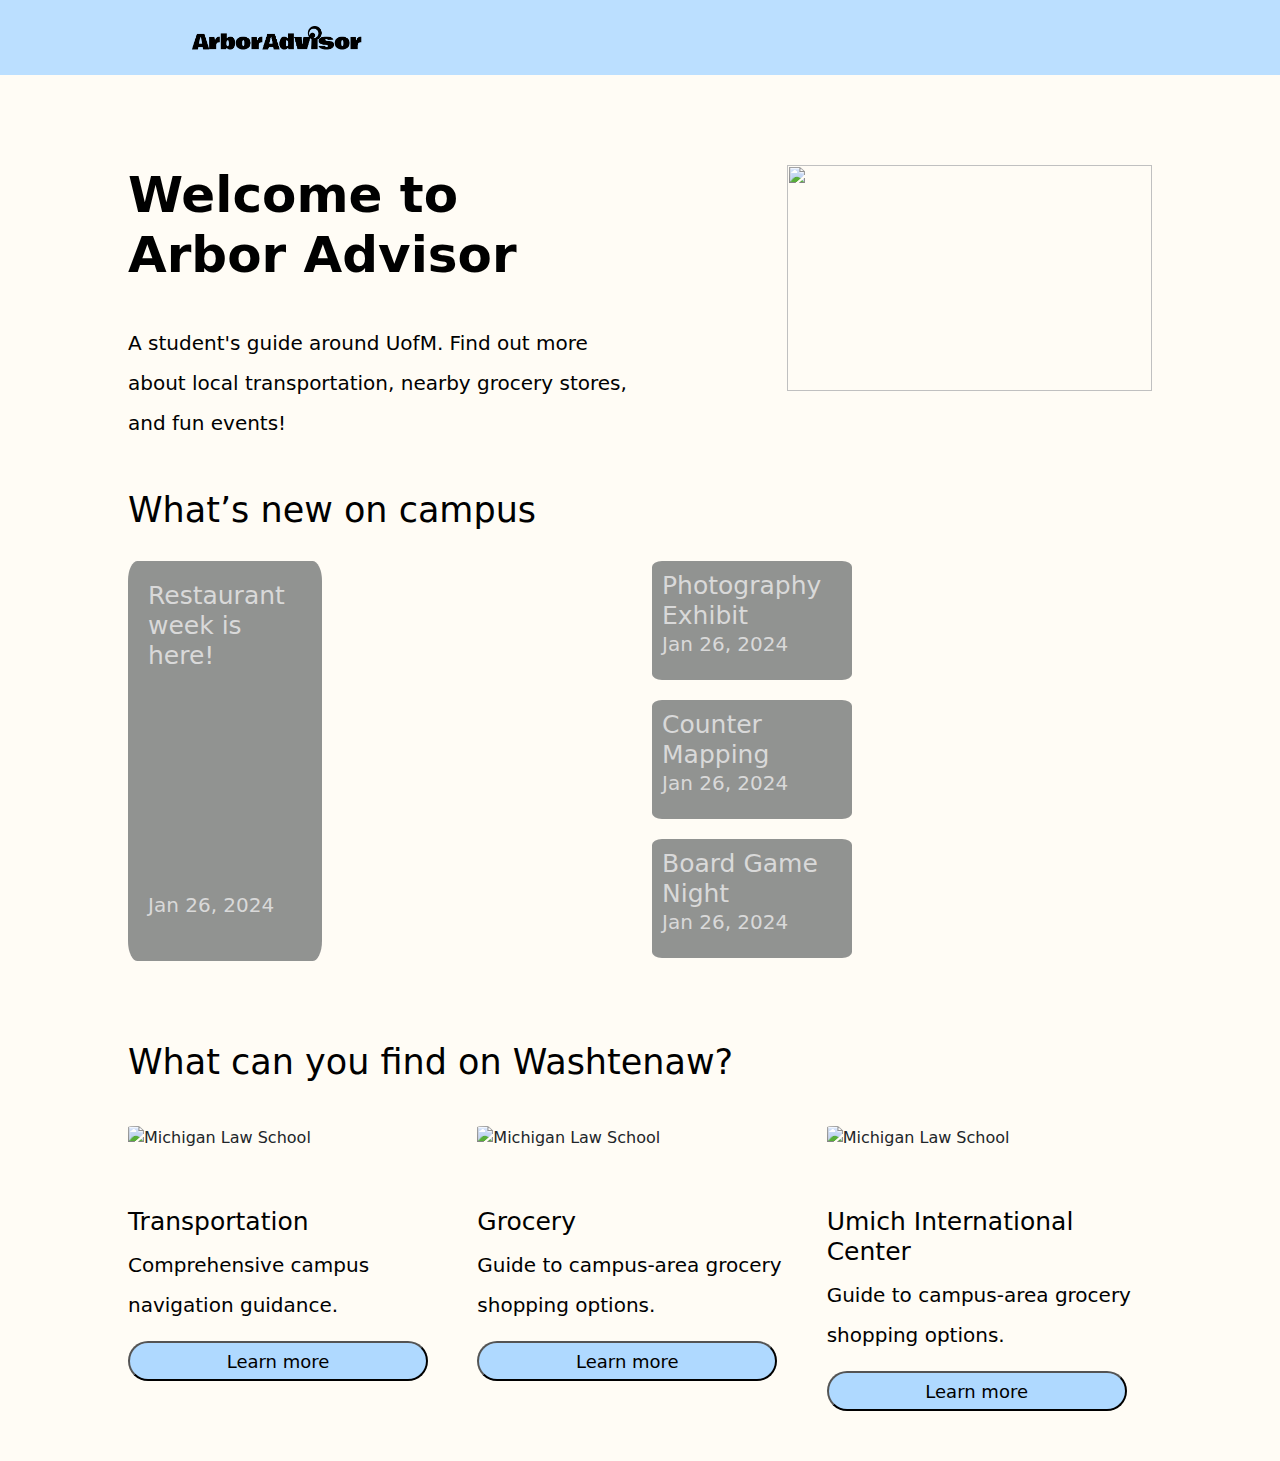
==== index.html @ bd23c0ea "bug fixes" ====
<!DOCTYPE html>
<html lang="en">
<head>
  <title>Home</title>
  <meta charset="utf-8">
  <meta name="viewport" content="width=device-width, initial-scale=1">
  <!-- Bootstrap -->
  <link href="https://cdn.jsdelivr.net/npm/bootstrap@5.3.0/dist/css/bootstrap.min.css" rel="stylesheet">
  <script src="https://cdn.jsdelivr.net/npm/bootstrap@5.3.0/dist/js/bootstrap.bundle.min.js"></script>
  <!-- Icons -->
  <link rel="stylesheet" href="https://cdnjs.cloudflare.com/ajax/libs/font-awesome/4.7.0/css/font-awesome.min.css">
  <!-- Our references -->
  <link rel="stylesheet" href="style.css">
  <script src="connected.js" type="text/javascript" defer></script>
</head>
<body>

  <header>
    <div class="navbar-kernal">
      <div class="navbar-logo">
        <a href="index.html"><img id="ArborAdvisor" src="./images/ArborAdvisorLogo.png" href="index.html" alt="ALT TEXT" style="width: 170px;"></a>
      </div>
      <span class="navbar-outer">
        <a class= "navbar-button" href="transportation.html" onclick="toggleContent('navbar-content-1')">
          Transportation
        </a>  
      </span>
      <span class="navbar-outer">
        <a class= "navbar-button" href="groceries.html">
          Groceries
        </a>
      </span class="navbar-outer">
      <span class="navbar-outer">
        <a class= "navbar-button" href="about.html">
          About
        </a>
      </span>
      <span class="navbar-outer">
        <a class= "navbar-button-hamburger">
          <i class="fa fa-bars"></i>
        </a>
      </span>
    </div>
  </header>
  <main>
  <!-- <div style="background: linear-gradient(rgba(255, 255, 255, 0.677), rgba(165, 165, 165, 0.5)), 
              url(./images/about/umich_law_school.jpeg);width: 1280px;
  height: 357px; padding: 112px 296px 90px 128px;"> -->
  <div class="row" style="padding-top:90px;">
    <div class="col-sm" >
      <h1 style="font-size: 50px; font-weight: bold;">Welcome to Arbor Advisor</h1>
      <p style="padding-top: 30px;">
          A student's guide around UofM. Find out more about local transportation, nearby grocery stores, and fun events!
      </p>
    </div>
    <div class="col-sm" style="text-align: right;">
      <img src="./images/about/homeicon.png" style="height: 226px; width: 365px;">
    </div>
</div>

  

<h1 style = "margin-top: 30px; margin-bottom: 30px;">What’s new on campus</h1>
<div style="display: flex; align-items: flex-start;">
  <!-- Left column -->
  <div style="width: 700px; margin-right: 40px;">
    <div style="position: relative; width: 100%; height: 400px; background-image: url('./images/index/brunch.png'); background-size: cover; border-radius: 5%;">
      <div class="inner-box" style="position: absolute; left: 0; top: 0; width: 40%; height: 100%; background-color: rgba(35, 42, 45, 0.5); border-radius: 5%;">
        <h2 style="color: hsl(0, 0%, 85%); padding: 20px;">Restaurant week is here!</h2>
        <p style="color: hsl(0, 0%, 85%); position: absolute; bottom: 0; width: 100%; padding: 20px;">Jan 26, 2024</p>
      </div>
    </div>
  </div>

  <!-- Right column -->
  <div style="display: flex; flex-direction: column; justify-content: space-between;">
    <div style="position: relative; width: 500px; height: 119px; background-image: url('./images/index/kids.png'); background-size: cover; margin-bottom: 20px; border-radius: 5%;">
      <div class="inner-box" style="position: absolute; left: 0; top: 0; width: 40%; height: 100%; background-color: rgba(35, 42, 45, 0.5); border-radius: 5%;">
        <h2 style="color: #d9d9d9; padding: 10px;">Photography Exhibit</h2>
        <p style="color: hsl(0, 0%, 85%); position: absolute; bottom: 0; width: 100%; padding-left: 10px;">Jan 26, 2024</p>
      </div>
    </div>
    <div style="position: relative; width: 500px; height: 119px; background-image: url('./images/index/soccer.png'); background-size: cover; margin-bottom: 20px; border-radius: 5%;">
      <div class="inner-box" style="position: absolute; left: 0; top: 0; width: 40%; height: 100%; background-color: rgba(35, 42, 45, 0.5); border-radius: 5%;">
        <h2 style="color: #d9d9d9; padding: 10px;">Counter Mapping</h2>
        <p style="color: hsl(0, 0%, 85%); position: absolute; bottom: 0; width: 100%; padding-left: 10px;">Jan 26, 2024</p>
      </div>
    </div>
    <div style="position: relative; width: 500px; height: 119px; background-image: url('./images/index/workshops.png'); background-size: cover; border-radius: 5%;">
      <div class="inner-box" style="position: absolute; left: 0; top: 0; width: 40%; height: 100%; background-color: rgba(35, 42, 45, 0.5); border-radius: 5%;">
        <h2 style="color: #d9d9d9; padding: 10px;">Board Game Night</h2>
        <p style="color: hsl(0, 0%, 85%); position: absolute; bottom: 0; width: 100%; padding-left: 10px;">Jan 26, 2024</p>
      </div>
    </div>
  </div>
</div>




<h1 style = "margin-top: 80px;">What can you find on Washtenaw?</h1>

<div class="row" style="padding-bottom: 50px;">
  <div class="col-sm">
    <img src="./images/about/umich_law_school.jpeg" alt="Michigan Law School" style="width: 100%; height: auto; margin: 35px 0px 57px 0px; border-radius: 5%;">
    <h2> Transportation</h2>
      <p>Comprehensive campus navigation guidance.</p>
      <button class="medium-button" onclick="location.href='Transportation.html'">Learn more</button>
  </div>
  <div class="col-sm">
    <img src="./images/about/umich_law_school.jpeg" alt="Michigan Law School" style="width: 100%; height: auto; margin: 35px 0px 57px 0px; border-radius: 5%;">
    <h2> Grocery</h2>
        <p>
            Guide to campus-area grocery shopping options.
            
        </p>
        <button class="medium-button" onclick="location.href='groceries.html'">Learn more</button>
  </div>
  <div class="col-sm">
    <img src="./images/about/umich_law_school.jpeg" alt="Michigan Law School" style="width: 100%; height: auto; margin: 35px 0px 57px 0px; border-radius: 5%;">
    <h2> Umich International Center</h2>
      <p>Guide to campus-area grocery shopping options.</p>
      <button class="medium-button" onclick="location.href='https://internationalcenter.umich.edu/'">Learn more</button>
  </div>
</div>
</main>
  

  <footer-component></footer-component>
  <script>
    function toggleContent(contentId) {
        var content = document.getElementById(contentId);
        if (content.style.display === "block") {
            content.style.display = "none";
        } else {
            content.style.display = "block";
        }
    }
  </script>
</body>
</html>
---- style.css ----
main {
  background-color: #fffcf5;
  height: 100%;
  padding: 0% 10%;
}

h1 {
  color: black;
  text-align: left;
  font-size: 35px;
}

h2 {
  color: black;
  text-align: left;
  font-size: 25px;
}

h3 {
  color: black;
  text-align: left;
  font-size: 20px;
  font-style: bold;
}

p {
  color:black;
  font-size: 20px;
  text-align: left;
  line-height: 40px;
}

.selection {
  width: fit-content;
  border-radius: 4px;
  overflow: hidden;
  display: flex;
  flex-direction: row;
  flex-wrap: no-wrap;
  padding: 15px 0px;
}
.selection input{ display: none; }
.selection label{
  font-family: sans-serif;
  padding: 10px 16px;
  cursor: pointer;
  transition: all 0.3s;
  margin: 10px 20px;
  /* width: 100px; */
}
.selection label:hover{
  background: lightgray;
}
.selection input:checked + label{
  background: gray;
}

.groceryPopup {
  position: fixed;
  width: 1000px;
  height: 650px;
  background: white;
  border: 1px solid black;
  padding: 50px;
  margin: auto;
  top: 0;
  right: 0;
  bottom: 0;
  left: 0;
  z-index: 10;
  display: none;
}      

.dimmer {
  display: none;
  background: #000;
  opacity: 0.5;
  position: fixed;
  top: 0;
  left: 0;
  width: 100%;
  height: 100%;
  z-index: 100;
}

.dim {
  display: block;
  margin: 2em auto;
  z-index: 200;
}

#closeButton {
  line-height: 10px;
  font-size: 50px;
  border: none;
  background-color: white;
  color: black;
  /* position: absolute; */
  cursor: pointer;
  float: right;
}

/* footer */

footer {
  font-size: 1.5em;
  position: relative;
  left: 0;
  bottom: 0;
  width: 100%;
  padding: 1em;
  background-color: black;
  color: white;
  z-index: 5;
}

/* header */

ul {
  position: fixed;
  top: 0;
  width: 90%;
  list-style-type: none;
  margin: 0;
  padding: 0;
  overflow: visible;
  background-color: white;
  z-index: 5;
  font-size: 2em;
}

li {
  float: left;
}

li a {
  display: block;
  color: black;
  text-align: center;
  padding: 1vw 2vw;
  text-decoration: none;
}

li a:hover {
  background-color: dodgerblue;
}

.active {
  background-color: white;
}

.btn {
  background-color: white; 
  border: none; 
  color: black; 
  padding: 1em; 
  font-size: 2em; 
  cursor: pointer;
}

/* .btn:hover {
  color: black;
  background-color: white;
} */

/* Dropdown Button */
.dropbtn {
background-color: white;
color: black;
font-size: 16px;
border: none;
cursor: pointer;
z-index: 6;
}

.dropbtn:hover, .dropbtn:focus {
background-color: dodgerblue;
}

#myInput {
box-sizing: border-box;
background-image: './images/plane.png';
background-position: 14px 12px;
background-repeat: no-repeat;
font-size: 16px;
padding: 14px 20px 12px 45px;
border: none;
border-bottom: 1px solid #ddd;
}

#myInput:focus {outline: 3px solid #ddd;}

.navbar-kernal {
  display:block;
  width: 100%;
  height: 75px;
  padding: 26px 0px 27px 15%;
  background-color: #BBDFFF;
}

.navbar-outer {
  margin-right: 50px;
  float: right;
}

.navbar-button {
  width: 134px;
  height: 50px;
  flex-grow: 0;
  font-weight: bold;
  font-stretch: normal;
  font-style: normal;
  line-height: normal;
  letter-spacing: normal;
  text-align: center;
  color: black
}

.navbar-content {
  display: none;
  position:absolute;
  background-color: white; /* Adjust as needed */
  box-shadow: 0px 8px 16px 0px rgba(0,0,0,0.2);
  margin-top: 25px;
}

.navbar-button:onclick + .navbar-content {
  display: block;
}

.navbar-content a {
  display: block;
  padding: 12px;
  text-decoration: none;
  color: #2b6c7a; /* Adjust as needed */
}

.navbar-content a:hover {
  background-color: #f5f5f5; /* Adjust as needed */
}

.show {display: block;}

.fa-bars {
  display: none; /* Initially hide the hamburger logo */
}

.navbar-logo {
  display: block;
  float: left;
  color: black;
  font-size: 17px;
  margin-right: 550px;
} 

@media screen and (max-width: 1296px) {
    .navbar-button {
      display: none;
    }

    .navbar-button-hamburger {
      display: block;
    }
}

/* Container holding the image and the text */
/* .container {
position: relative;
text-align: center;
color: white;
width: 100%;
margin:auto;
display: block;
}

.centered {
font-size: 10vw;
position: absolute;
top: 50%;
left: 50%;
transform: translate(-50%, -50%);
} */

/* Contact us */

.popup {
position: fixed;
z-index: 1;
left: 0;
top: 0;
width: 100%;
height: 100%;
overflow: auto;
background-color: rgba(0, 0, 0, 0.4);
display: none;
}
.popup-content {
background-color: white;
margin: 10% auto;
padding: 20px;
border: 1px solid gray;
width: 30%;
font-weight: bolder;
}
.popup-content button {
display: block;
margin: 0 auto;
}
.show {
display: block;
}

/* language option */
#box {
margin: 0;
width: 201px;
height: 150px;
background-color: #212121;
position: fixed;
display: none;
inset: 0 0 auto auto;
align-items: center;
justify-content: center;
left: 275px;
top: 65px; 
z-index: 2;
}

#language-box {
width: 175px;
height: 120px;
background-color: white;
border: 2px solid; /* Added "solid" for the border style */
border-radius: 2px;
box-sizing: border-box;
overflow: hidden;
margin-left: 13px;
margin-top: 15px;
transform: translateZ(0);
z-index: 2;
}

#language-table {
display: grid; /* Changed "grid-template-columns" to "display: grid" */
grid-template-columns: 1fr 1fr;
font-size: 13px;
z-index: 2;
}

#language {
background-color:white;
}

#language:hover {
background-color:#aeb0b5;
}

.lang-btn {
background-color: white;
border: none;
color: rgb(133, 133, 133);
padding: 0;
position: fixed;
left: 300px;
top: 16px; 
font-size: 13px;
cursor: pointer;
}

#deleter {
height: 100%;
width: 100%;
margin-top: 50px;
display:none;
align-items: center;
z-index: 1;
position: fixed;
}

@media screen and (max-width: 610px) {
.lang-btn {
  display: none;
}
}

/* about page */

.about-title{
background: linear-gradient(rgba(0, 0, 0, 0.527),rgba(0, 0, 0, 0.5)), url("./images/about/umich_law_school.jpeg") no-repeat top center fixed;
background-size: cover;
text-align: left; 
color: whitesmoke; 
padding: 10%;
text-shadow: 2px 2px 5px black;
}



section { 
width: 100%;
margin: auto; 
display:flex; 
align-items:center;
justify-content: center;
padding: 2em;
/* background: linear-gradient(rgba(0, 0, 0, 0.527),rgba(0, 0, 0, 0.5)); */
}

.tag {
opacity: 0;
transform: translate(0, 10vh);
transition: all 1s;
}

.tag.visible {
opacity: 1;
transform: translate(0, 0);
}

.gray { background-color: lightgray; }
.white { background-color: whitesmoke; }


.HoverDiv {
position: relative;
display:flex;
}

.HoverDiv img.move {
max-width: 100%;
text-align:center;
-moz-transition: all 0.3s;
-webkit-transition: all 0.3s;
transition: all 0.3s;
}

.HoverDiv:hover img.move {
-moz-transform: scale(1.1);
-webkit-transform: scale(1.1);
transform: scale(1.1);
}

img.move {
  display: inline-block;
  transition: 0.3s;
position:relative;
z-index:1;
}

img.move:hover {
-webkit-transform: skewX(-20deg);
-ms-transform: skewX(-20deg);
transform: skewX(-20deg);
-webkit-transform-origin:0 0;
-ms-transform-origin:0 0;
transform-origin:0 0;
}

.indexpage{
background: rgb(220, 220, 220);
}

/* links */
a {
color: #18272F;
position: relative;
text-decoration: none;
}

a::before {
content: '';
position: absolute;
width: 100%;
height: 3px;
border-radius: 5px;
background-color: #2b3355;
bottom: 0;
left: 0;
transform-origin: right;
transform: scaleX(0);
transition: transform .3s ease-in-out;
}

a:hover::before {
transform-origin: left;
transform: scaleX(1);
}

/* Transportation */

.routes {
border: none;
color: black;
width: 252px;
padding: 20px;
height: 69px;
text-align: center;
font-weight: bold;
display: block;
font-size: 20px;
border-radius: 20px;
/* margin: 4px 2px; */
margin-bottom: 15px;
cursor: pointer;
background-color: #afd9ff;
}

.routes:hover {
  background-color: #414141;
  color: white;
} 

#currentSchedule {
  width: 500px;
}

#container {
  width: 100%;
  margin: auto;
}

/* Home Page */
/* Container Style */
.flex-container {
  display: flex;
  align-items: flex-start;
  background-color: #d9d9d9;
  width: 100vw; /* Full viewport width */
  box-sizing: border-box;
}

/* Large Image Style */
.large-image {
  flex: 0 0 636px; /* Fixed size, replace with your ratio or size */
  height: 400px;
  background-image: url('./images/index/brunch.png');
  background-size: cover;
  margin-right: 20px;
}

/* Small Images Wrapper Style */
.small-images {
  display: flex;
  flex-direction: column;
  justify-content: space-between;
}

/* Small Image Style */
.small-image {
  width: 353px;
  height: 119px;
  background-size: cover;
  margin-bottom: 20px;  /* Margin between the small images */
}

/* Remove margin from the last small image */
.small-image:last-child {
  margin-bottom: 0;
}

/* Home Page Buttons */
.large-button {
  width: 250px;
  height: 50px;
  margin: 20px 23px 0 20px;
  padding: 15.1px 59.4px 20.1px 59.4px;
  border-radius: 30px;
  font-size: 18px;
  font-weight: normal;
  font-stretch: normal;
  font-style: normal;
  line-height: normal;
  letter-spacing: normal;
  text-align: center;
  color: #ddd;
  background-color: #393939;
}

.medium-button {
  width: 300px;
  height: 40px;
  border-radius: 30px;
  font-size: 18px;
  font-weight: normal;
  font-stretch: normal;
  font-style: normal;
  line-height: normal;
  letter-spacing: normal;
  text-align: center;
  color: #000000;
  background-color: #afd9ff;
}
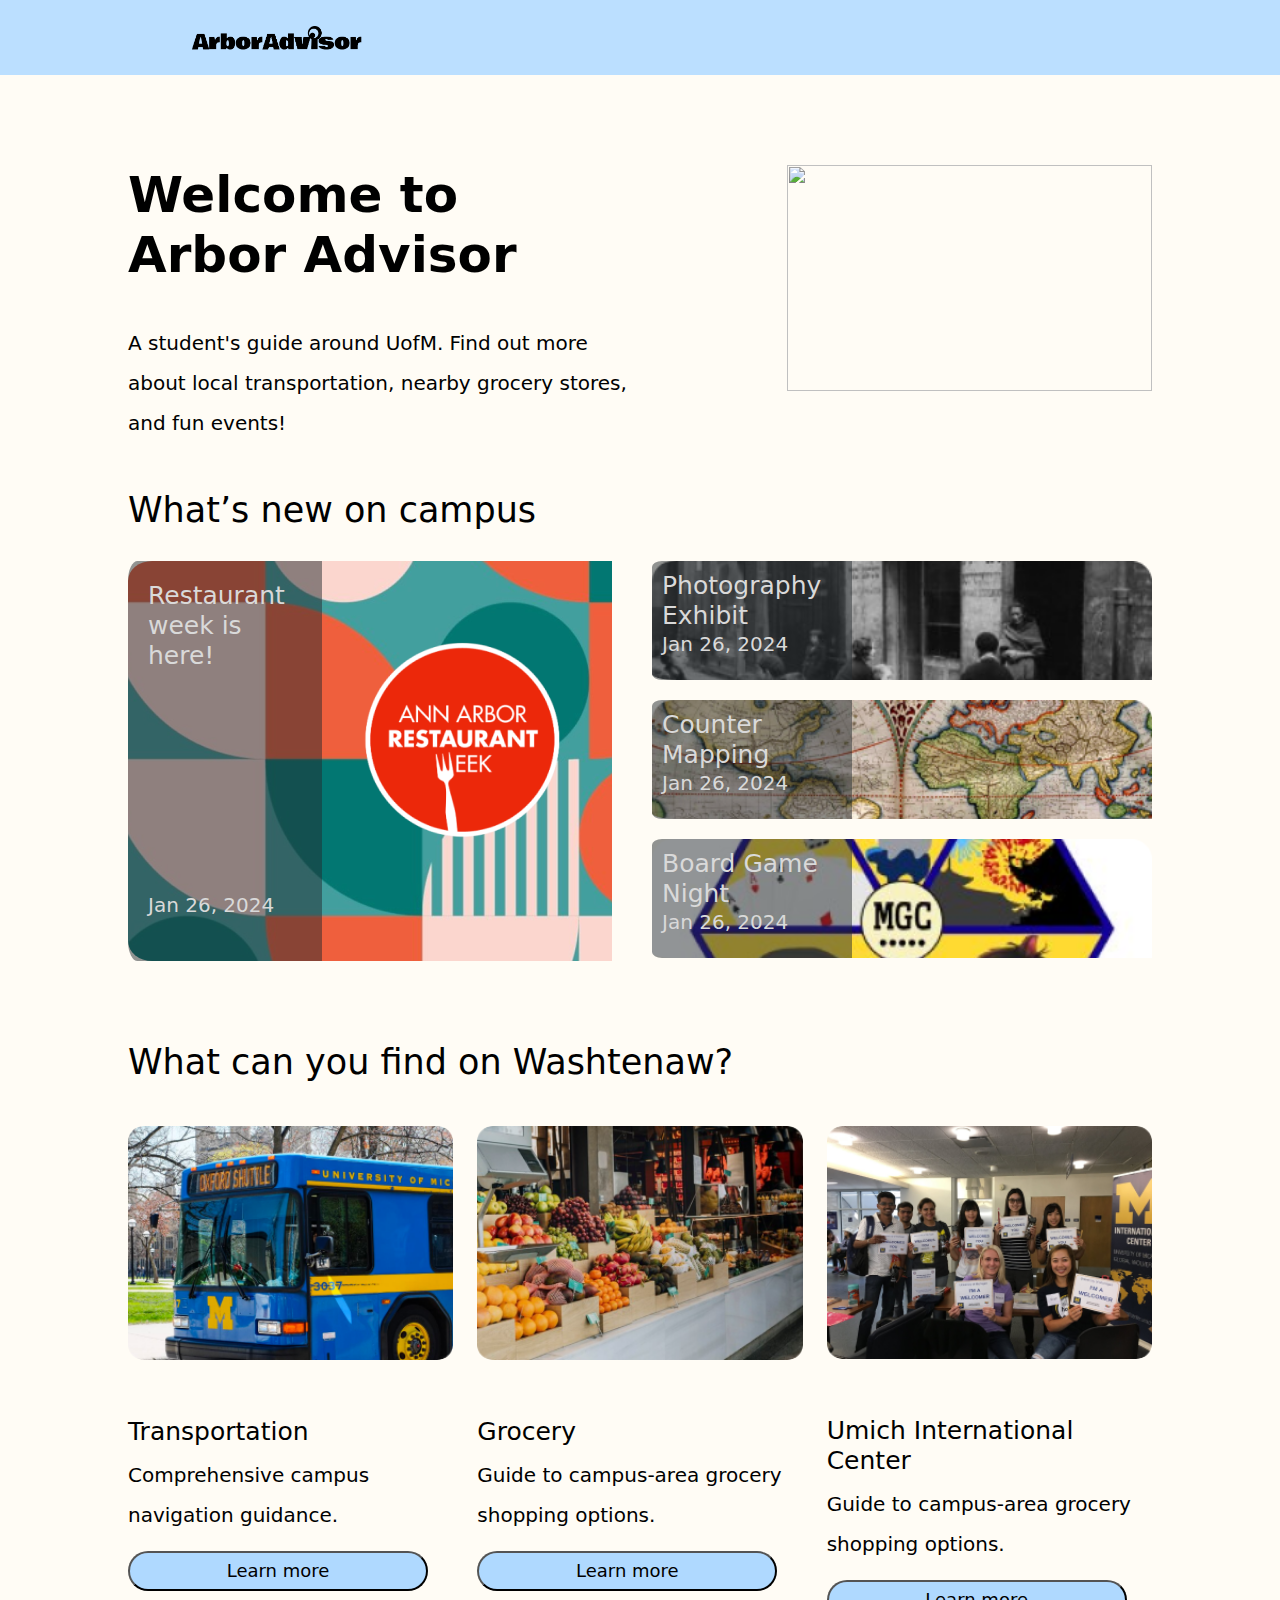
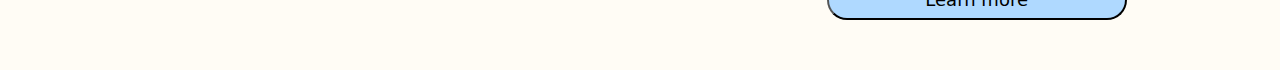
==== commit ba0d0c9a: "rahrah" ====
--- a/index.html
+++ b/index.html
@@ -18,7 +18,7 @@
   <header>
     <div class="navbar-kernal">
       <div class="navbar-logo">
-        <a href="index.html"><img id="ArborAdvisor" src="./images/ArborAdvisorLogo.png" href="index.html" alt="ALT TEXT" style="width: 170px;"></a>
+        <img id="ArborAdvisor" src="./images/ArborAdvisorLogo.png" alt="ALT TEXT" style="width: 170px;">
       </div>
       <span class="navbar-outer">
         <a class= "navbar-button" href="transportation.html" onclick="toggleContent('navbar-content-1')">
@@ -64,8 +64,8 @@
 <div style="display: flex; align-items: flex-start;">
   <!-- Left column -->
   <div style="width: 700px; margin-right: 40px;">
-    <div style="position: relative; width: 100%; height: 400px; background-image: url('./images/index/brunch.png'); background-size: cover; border-radius: 5%;">
-      <div class="inner-box" style="position: absolute; left: 0; top: 0; width: 40%; height: 100%; background-color: rgba(35, 42, 45, 0.5); border-radius: 5%;">
+    <div style="position: relative; width: 100%; height: 400px; background-image: url('./images/index/restaurant.png'); background-size: cover; border-top-left-radius: 5%; border-bottom-left-radius: 5%;">
+      <div class="inner-box" style="position: absolute; left: 0; top: 0; width: 40%; height: 100%; background-color: rgba(35, 42, 45, 0.5); border-top-left-radius: 5%; border-bottom-left-radius: 5%;">
         <h2 style="color: hsl(0, 0%, 85%); padding: 20px;">Restaurant week is here!</h2>
         <p style="color: hsl(0, 0%, 85%); position: absolute; bottom: 0; width: 100%; padding: 20px;">Jan 26, 2024</p>
       </div>
@@ -74,20 +74,20 @@
 
   <!-- Right column -->
   <div style="display: flex; flex-direction: column; justify-content: space-between;">
-    <div style="position: relative; width: 500px; height: 119px; background-image: url('./images/index/kids.png'); background-size: cover; margin-bottom: 20px; border-radius: 5%;">
-      <div class="inner-box" style="position: absolute; left: 0; top: 0; width: 40%; height: 100%; background-color: rgba(35, 42, 45, 0.5); border-radius: 5%;">
+    <div style="position: relative; width: 500px; height: 119px; background-image: url('./images/index/photography.png'); background-size: cover; margin-bottom: 20px; border-top-left-radius: 5%; border-bottom-left-radius: 5%;">
+      <div class="inner-box" style="position: absolute; left: 0; top: 0; width: 40%; height: 100%; background-color: rgba(35, 42, 45, 0.5); border-top-left-radius: 5%; border-bottom-left-radius: 5%;">
         <h2 style="color: #d9d9d9; padding: 10px;">Photography Exhibit</h2>
         <p style="color: hsl(0, 0%, 85%); position: absolute; bottom: 0; width: 100%; padding-left: 10px;">Jan 26, 2024</p>
       </div>
     </div>
-    <div style="position: relative; width: 500px; height: 119px; background-image: url('./images/index/soccer.png'); background-size: cover; margin-bottom: 20px; border-radius: 5%;">
-      <div class="inner-box" style="position: absolute; left: 0; top: 0; width: 40%; height: 100%; background-color: rgba(35, 42, 45, 0.5); border-radius: 5%;">
+    <div style="position: relative; width: 500px; height: 119px; background-image: url('./images/index/map.png'); background-size: cover; margin-bottom: 20px; border-top-left-radius: 5%; border-bottom-left-radius: 5%;">
+      <div class="inner-box" style="position: absolute; left: 0; top: 0; width: 40%; height: 100%; background-color: rgba(35, 42, 45, 0.5); border-top-left-radius: 5%; border-bottom-left-radius: 5%;">
         <h2 style="color: #d9d9d9; padding: 10px;">Counter Mapping</h2>
         <p style="color: hsl(0, 0%, 85%); position: absolute; bottom: 0; width: 100%; padding-left: 10px;">Jan 26, 2024</p>
       </div>
     </div>
-    <div style="position: relative; width: 500px; height: 119px; background-image: url('./images/index/workshops.png'); background-size: cover; border-radius: 5%;">
-      <div class="inner-box" style="position: absolute; left: 0; top: 0; width: 40%; height: 100%; background-color: rgba(35, 42, 45, 0.5); border-radius: 5%;">
+    <div style="position: relative; width: 500px; height: 119px; background-image: url('./images/index/boardgame.png'); background-size: cover; border-top-left-radius: 5%; border-bottom-left-radius: 5%;">
+      <div class="inner-box" style="position: absolute; left: 0; top: 0; width: 40%; height: 100%; background-color: rgba(35, 42, 45, 0.5); border-top-left-radius: 5%; border-bottom-left-radius: 5%;">
         <h2 style="color: #d9d9d9; padding: 10px;">Board Game Night</h2>
         <p style="color: hsl(0, 0%, 85%); position: absolute; bottom: 0; width: 100%; padding-left: 10px;">Jan 26, 2024</p>
       </div>
@@ -102,13 +102,13 @@
 
 <div class="row" style="padding-bottom: 50px;">
   <div class="col-sm">
-    <img src="./images/about/umich_law_school.jpeg" alt="Michigan Law School" style="width: 100%; height: auto; margin: 35px 0px 57px 0px; border-radius: 5%;">
+    <img src="./images/index/mbus.png" alt="Michigan Law School" style="width: 100%; height: auto; margin: 35px 0px 57px 0px; border-radius: 5%;">
     <h2> Transportation</h2>
       <p>Comprehensive campus navigation guidance.</p>
       <button class="medium-button" onclick="location.href='Transportation.html'">Learn more</button>
   </div>
   <div class="col-sm">
-    <img src="./images/about/umich_law_school.jpeg" alt="Michigan Law School" style="width: 100%; height: auto; margin: 35px 0px 57px 0px; border-radius: 5%;">
+    <img src="./images/index/grocery.png" alt="Michigan Law School" style="width: 100%; height: auto; margin: 35px 0px 57px 0px; border-radius: 5%;">
     <h2> Grocery</h2>
         <p>
             Guide to campus-area grocery shopping options.
@@ -117,7 +117,7 @@
         <button class="medium-button" onclick="location.href='groceries.html'">Learn more</button>
   </div>
   <div class="col-sm">
-    <img src="./images/about/umich_law_school.jpeg" alt="Michigan Law School" style="width: 100%; height: auto; margin: 35px 0px 57px 0px; border-radius: 5%;">
+    <img src="./images/index/international.png" alt="Michigan Law School" style="width: 100%; height: auto; margin: 35px 0px 57px 0px; border-radius: 5%;">
     <h2> Umich International Center</h2>
       <p>Guide to campus-area grocery shopping options.</p>
       <button class="medium-button" onclick="location.href='https://internationalcenter.umich.edu/'">Learn more</button>
--- a/style.css
+++ b/style.css
@@ -593,4 +593,19 @@
   background-color: #afd9ff;
 }
 
-
+.small-button {
+  width: 84px;
+  height: 35.29px;
+  border-radius: 30px;
+  font-size: 18px;
+  font-weight: normal;
+  font-stretch: normal;
+  font-style: normal;
+  line-height: normal;
+  letter-spacing: normal;
+  text-align: center;
+  color: #000000;
+  background-color: #afd9ff;
+}
+
+
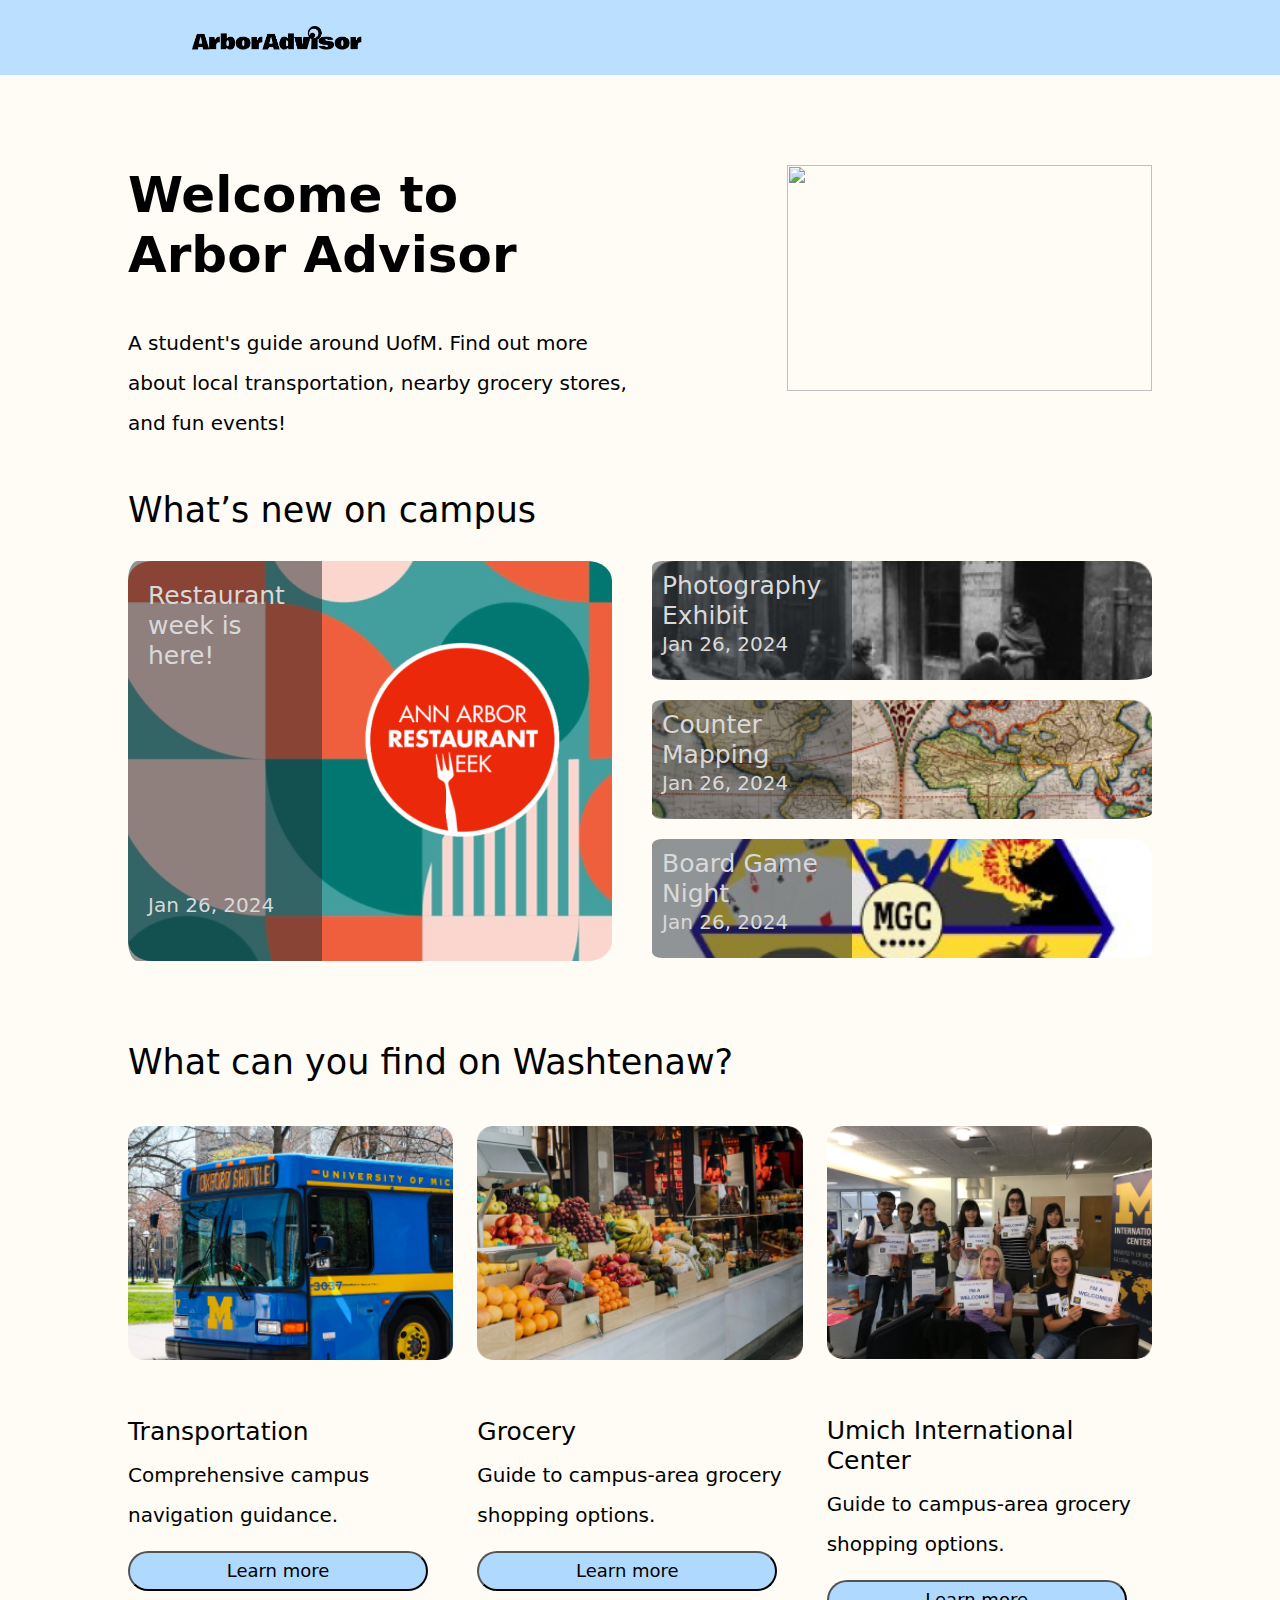
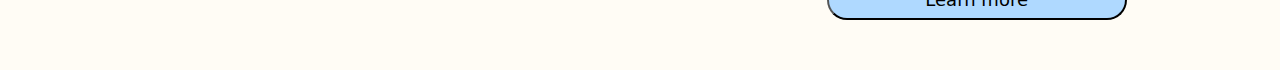
==== commit 8ab9ab4d: "fku" ====
--- a/index.html
+++ b/index.html
@@ -18,7 +18,7 @@
   <header>
     <div class="navbar-kernal">
       <div class="navbar-logo">
-        <img id="ArborAdvisor" src="./images/ArborAdvisorLogo.png" alt="ALT TEXT" style="width: 170px;">
+        <a href="index.html"><img id="ArborAdvisor" src="./images/ArborAdvisorLogo.png" href="index.html" alt="ALT TEXT" style="width: 170px;"></a>
       </div>
       <span class="navbar-outer">
         <a class= "navbar-button" href="transportation.html" onclick="toggleContent('navbar-content-1')">
@@ -64,7 +64,7 @@
 <div style="display: flex; align-items: flex-start;">
   <!-- Left column -->
   <div style="width: 700px; margin-right: 40px;">
-    <div style="position: relative; width: 100%; height: 400px; background-image: url('./images/index/restaurant.png'); background-size: cover; border-top-left-radius: 5%; border-bottom-left-radius: 5%;">
+    <div style="position: relative; width: 100%; height: 400px; background-image: url('./images/index/restaurant.png'); background-size: cover; border-radius: 5%;">
       <div class="inner-box" style="position: absolute; left: 0; top: 0; width: 40%; height: 100%; background-color: rgba(35, 42, 45, 0.5); border-top-left-radius: 5%; border-bottom-left-radius: 5%;">
         <h2 style="color: hsl(0, 0%, 85%); padding: 20px;">Restaurant week is here!</h2>
         <p style="color: hsl(0, 0%, 85%); position: absolute; bottom: 0; width: 100%; padding: 20px;">Jan 26, 2024</p>
@@ -74,19 +74,19 @@
 
   <!-- Right column -->
   <div style="display: flex; flex-direction: column; justify-content: space-between;">
-    <div style="position: relative; width: 500px; height: 119px; background-image: url('./images/index/photography.png'); background-size: cover; margin-bottom: 20px; border-top-left-radius: 5%; border-bottom-left-radius: 5%;">
+    <div style="position: relative; width: 500px; height: 119px; background-image: url('./images/index/photography.png'); background-size: cover; margin-bottom: 20px; border-radius: 5%;">
       <div class="inner-box" style="position: absolute; left: 0; top: 0; width: 40%; height: 100%; background-color: rgba(35, 42, 45, 0.5); border-top-left-radius: 5%; border-bottom-left-radius: 5%;">
         <h2 style="color: #d9d9d9; padding: 10px;">Photography Exhibit</h2>
         <p style="color: hsl(0, 0%, 85%); position: absolute; bottom: 0; width: 100%; padding-left: 10px;">Jan 26, 2024</p>
       </div>
     </div>
-    <div style="position: relative; width: 500px; height: 119px; background-image: url('./images/index/map.png'); background-size: cover; margin-bottom: 20px; border-top-left-radius: 5%; border-bottom-left-radius: 5%;">
+    <div style="position: relative; width: 500px; height: 119px; background-image: url('./images/index/map.png'); background-size: cover; margin-bottom: 20px; border-radius: 5%;">
       <div class="inner-box" style="position: absolute; left: 0; top: 0; width: 40%; height: 100%; background-color: rgba(35, 42, 45, 0.5); border-top-left-radius: 5%; border-bottom-left-radius: 5%;">
         <h2 style="color: #d9d9d9; padding: 10px;">Counter Mapping</h2>
         <p style="color: hsl(0, 0%, 85%); position: absolute; bottom: 0; width: 100%; padding-left: 10px;">Jan 26, 2024</p>
       </div>
     </div>
-    <div style="position: relative; width: 500px; height: 119px; background-image: url('./images/index/boardgame.png'); background-size: cover; border-top-left-radius: 5%; border-bottom-left-radius: 5%;">
+    <div style="position: relative; width: 500px; height: 119px; background-image: url('./images/index/boardgame.png'); background-size: cover; border-radius: 5%;">
       <div class="inner-box" style="position: absolute; left: 0; top: 0; width: 40%; height: 100%; background-color: rgba(35, 42, 45, 0.5); border-top-left-radius: 5%; border-bottom-left-radius: 5%;">
         <h2 style="color: #d9d9d9; padding: 10px;">Board Game Night</h2>
         <p style="color: hsl(0, 0%, 85%); position: absolute; bottom: 0; width: 100%; padding-left: 10px;">Jan 26, 2024</p>
@@ -126,7 +126,7 @@
 </main>
   
 
-  <footer-component></footer-component>
+  <!-- <footer-component></footer-component> -->
   <script>
     function toggleContent(contentId) {
         var content = document.getElementById(contentId);
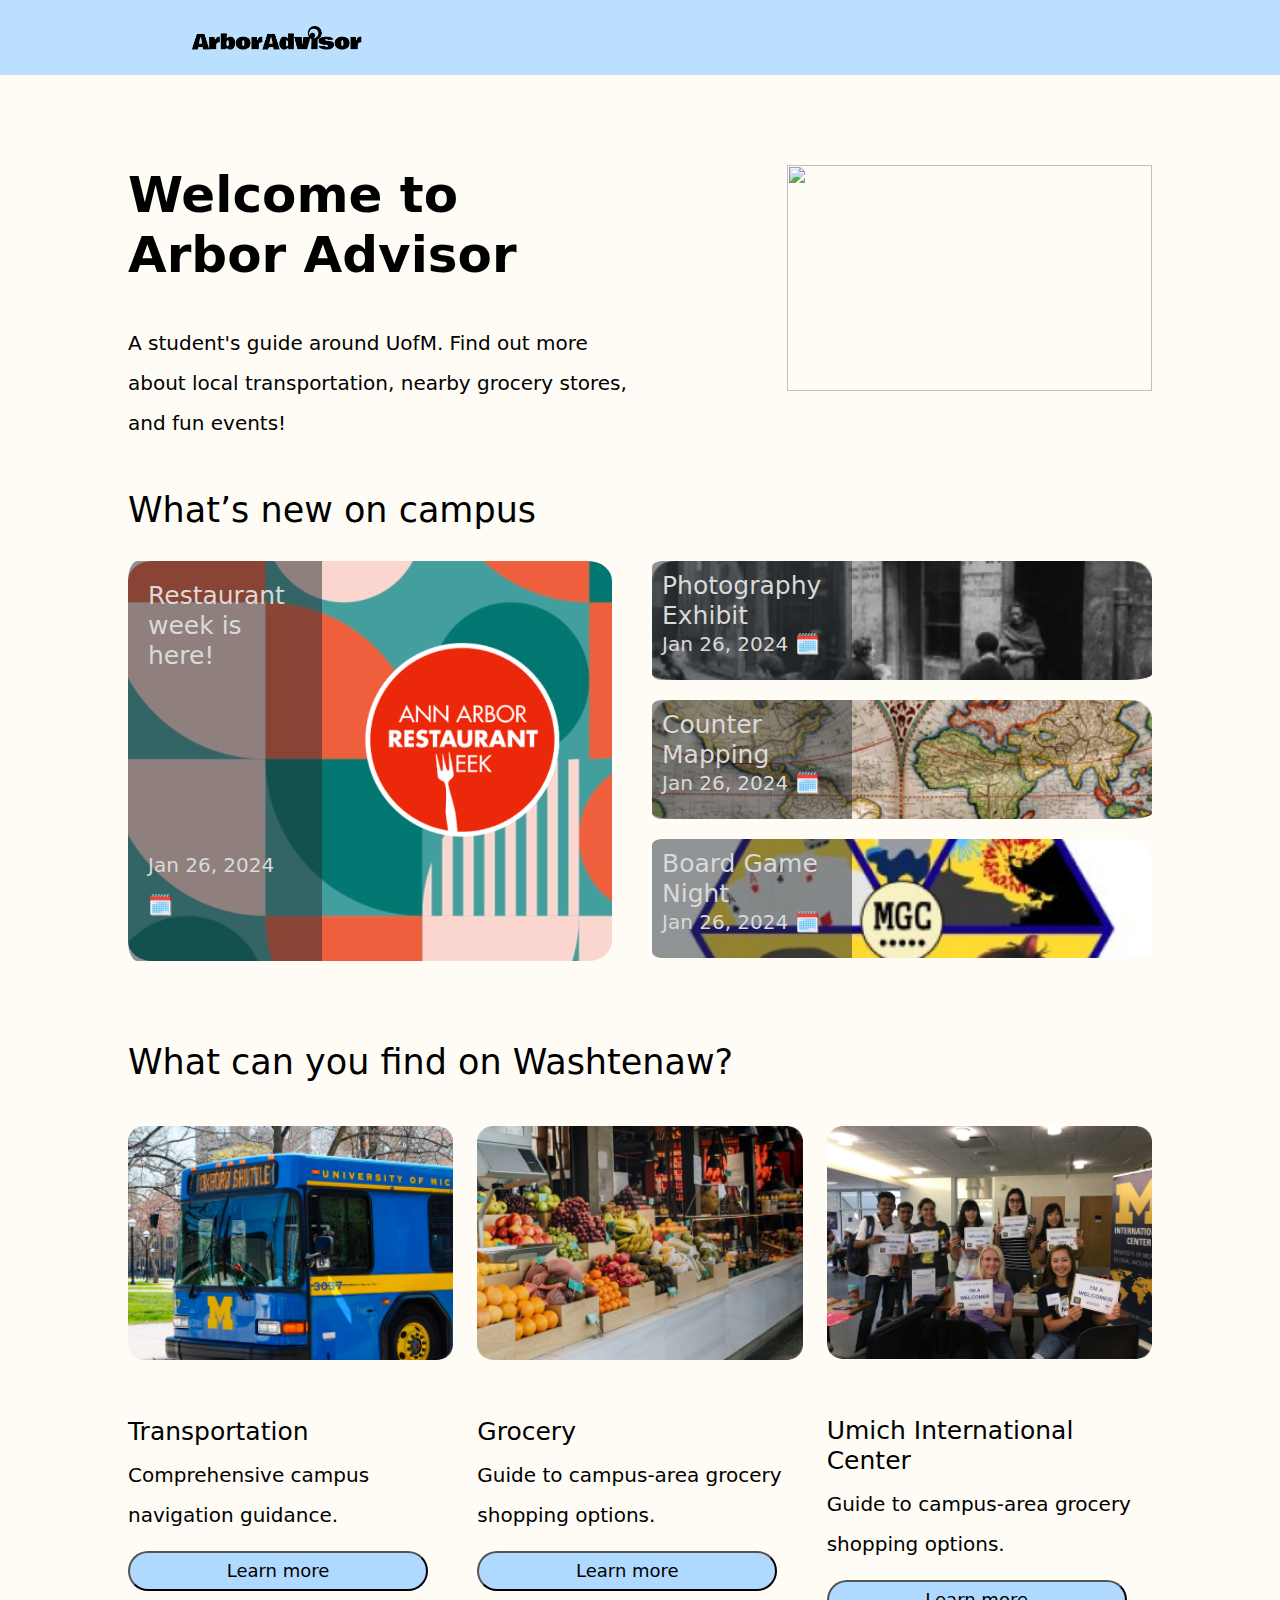
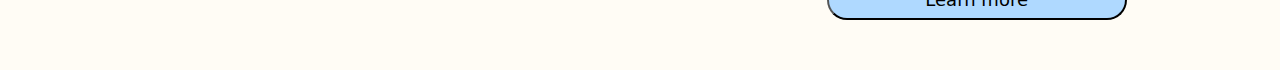
==== commit fb318deb: "change" ====
--- a/index.html
+++ b/index.html
@@ -67,7 +67,7 @@
     <div style="position: relative; width: 100%; height: 400px; background-image: url('./images/index/restaurant.png'); background-size: cover; border-radius: 5%;">
       <div class="inner-box" style="position: absolute; left: 0; top: 0; width: 40%; height: 100%; background-color: rgba(35, 42, 45, 0.5); border-top-left-radius: 5%; border-bottom-left-radius: 5%;">
         <h2 style="color: hsl(0, 0%, 85%); padding: 20px;">Restaurant week is here!</h2>
-        <p style="color: hsl(0, 0%, 85%); position: absolute; bottom: 0; width: 100%; padding: 20px;">Jan 26, 2024</p>
+        <p style="color: hsl(0, 0%, 85%); position: absolute; bottom: 0; width: 100%; padding: 20px;">Jan 26, 2024 🗓️</p>
       </div>
     </div>
   </div>
@@ -77,19 +77,19 @@
     <div style="position: relative; width: 500px; height: 119px; background-image: url('./images/index/photography.png'); background-size: cover; margin-bottom: 20px; border-radius: 5%;">
       <div class="inner-box" style="position: absolute; left: 0; top: 0; width: 40%; height: 100%; background-color: rgba(35, 42, 45, 0.5); border-top-left-radius: 5%; border-bottom-left-radius: 5%;">
         <h2 style="color: #d9d9d9; padding: 10px;">Photography Exhibit</h2>
-        <p style="color: hsl(0, 0%, 85%); position: absolute; bottom: 0; width: 100%; padding-left: 10px;">Jan 26, 2024</p>
+        <p style="color: hsl(0, 0%, 85%); position: absolute; bottom: 0; width: 100%; padding-left: 10px;">Jan 26, 2024 🗓️</p>
       </div>
     </div>
     <div style="position: relative; width: 500px; height: 119px; background-image: url('./images/index/map.png'); background-size: cover; margin-bottom: 20px; border-radius: 5%;">
       <div class="inner-box" style="position: absolute; left: 0; top: 0; width: 40%; height: 100%; background-color: rgba(35, 42, 45, 0.5); border-top-left-radius: 5%; border-bottom-left-radius: 5%;">
         <h2 style="color: #d9d9d9; padding: 10px;">Counter Mapping</h2>
-        <p style="color: hsl(0, 0%, 85%); position: absolute; bottom: 0; width: 100%; padding-left: 10px;">Jan 26, 2024</p>
+        <p style="color: hsl(0, 0%, 85%); position: absolute; bottom: 0; width: 100%; padding-left: 10px;">Jan 26, 2024 🗓️</p>
       </div>
     </div>
     <div style="position: relative; width: 500px; height: 119px; background-image: url('./images/index/boardgame.png'); background-size: cover; border-radius: 5%;">
       <div class="inner-box" style="position: absolute; left: 0; top: 0; width: 40%; height: 100%; background-color: rgba(35, 42, 45, 0.5); border-top-left-radius: 5%; border-bottom-left-radius: 5%;">
         <h2 style="color: #d9d9d9; padding: 10px;">Board Game Night</h2>
-        <p style="color: hsl(0, 0%, 85%); position: absolute; bottom: 0; width: 100%; padding-left: 10px;">Jan 26, 2024</p>
+        <p style="color: hsl(0, 0%, 85%); position: absolute; bottom: 0; width: 100%; padding-left: 10px;">Jan 26, 2024 🗓️</p>
       </div>
     </div>
   </div>
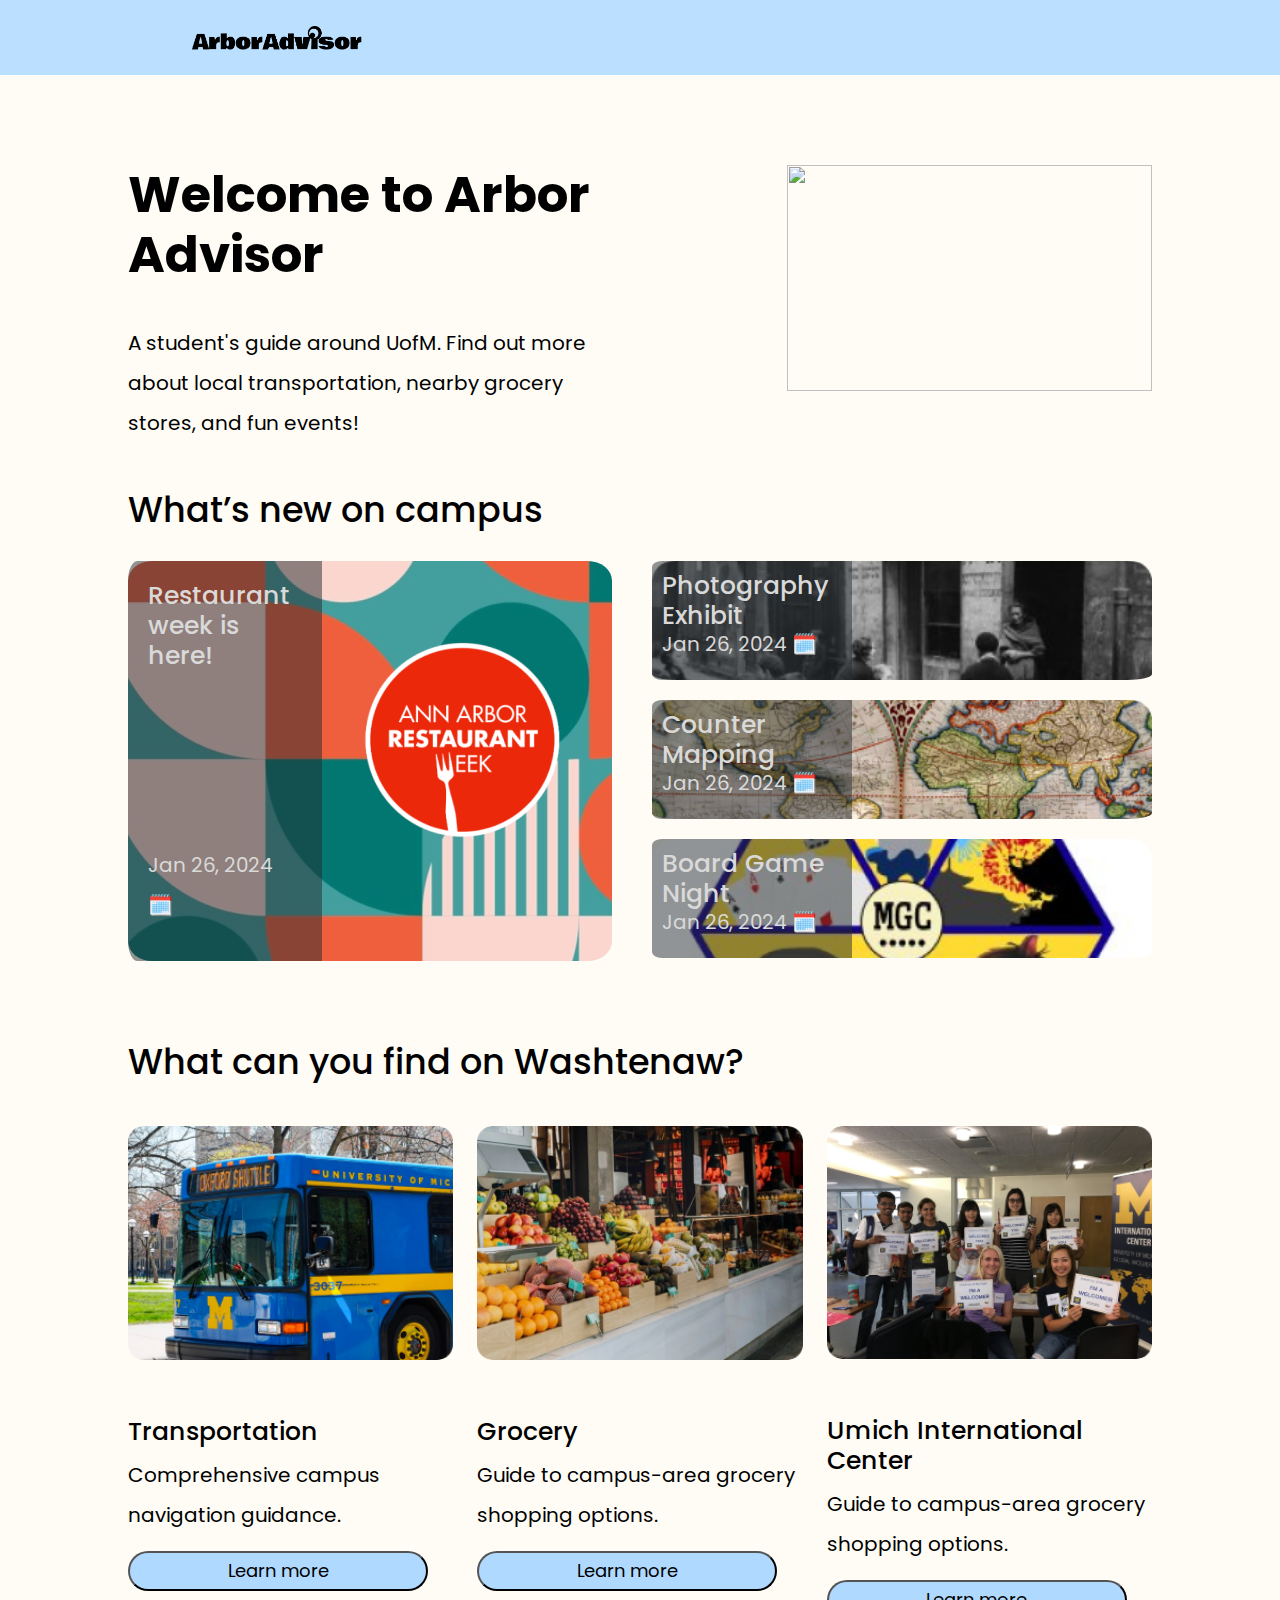
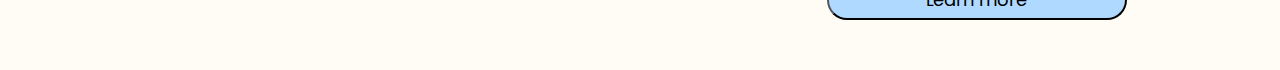
==== commit 64aa2281: "font" ====
--- a/index.html
+++ b/index.html
@@ -12,6 +12,8 @@
   <!-- Our references -->
   <link rel="stylesheet" href="style.css">
   <script src="connected.js" type="text/javascript" defer></script>
+  <link rel="preconnect" href="https://fonts.gstatic.com" crossorigin>
+<link href="https://fonts.googleapis.com/css2?family=Poppins:ital,wght@0,100;0,200;0,300;0,400;0,500;0,600;0,700;0,800;0,900;1,100;1,200;1,300;1,400;1,500;1,600;1,700;1,800;1,900&display=swap" rel="stylesheet">
 </head>
 <body>
 
--- a/style.css
+++ b/style.css
@@ -1,9 +1,9 @@
-
 
 main {
   background-color: #fffcf5;
   height: 100%;
   padding: 0% 10%;
+  font-family: 'Poppins', sans-serif;
 }
 
 h1 {
